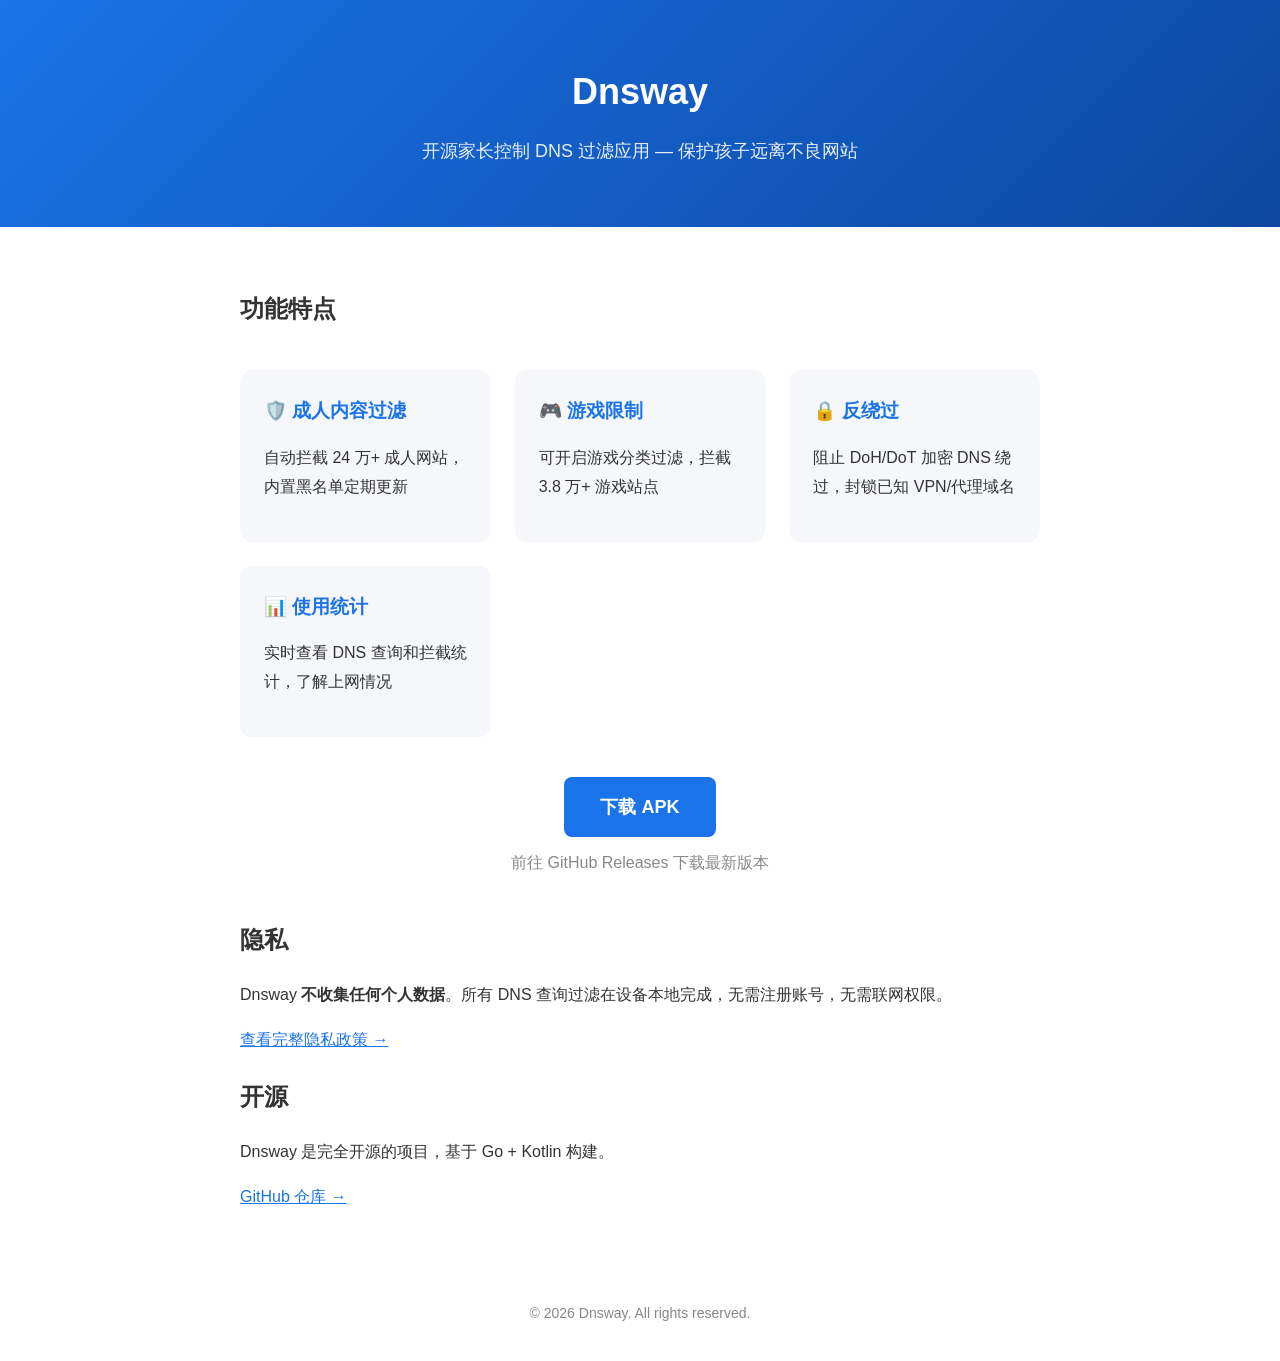
==== docs/index.html @ d64ac628 "Initial commit: Dnsway parental control DNS filter Android app with full-tunnel VPN, DoH/DoT blockin" ====
<!DOCTYPE html>
<html lang="zh-CN">
<head>
<meta charset="UTF-8">
<meta name="viewport" content="width=device-width,initial-scale=1.0">
<title>Dnsway — 家长控制 DNS 过滤</title>
<style>
body{font-family:-apple-system,Helvetica,Arial,sans-serif;margin:0;padding:0;color:#333;line-height:1.8}
.hero{background:linear-gradient(135deg,#1a73e8,#0d47a1);color:#fff;padding:60px 20px;text-align:center}
.hero h1{font-size:36px;margin:0 0 10px}
.hero p{font-size:18px;opacity:.9;max-width:600px;margin:0 auto}
.container{max-width:800px;margin:0 auto;padding:40px 20px}
.features{display:grid;grid-template-columns:repeat(auto-fit,minmax(240px,1fr));gap:24px;margin:40px 0}
.feature{background:#f5f7fa;border-radius:12px;padding:24px}
.feature h3{margin:0 0 8px;color:#1a73e8}
.download{text-align:center;margin:40px 0}
.btn{display:inline-block;background:#1a73e8;color:#fff;padding:14px 36px;border-radius:8px;text-decoration:none;font-size:18px;font-weight:600}
.btn:hover{background:#1557b0}
.footer{text-align:center;padding:20px;color:#888;font-size:14px}
a{color:#1a73e8}
</style>
</head>
<body>
<div class="hero">
  <h1>Dnsway</h1>
  <p>开源家长控制 DNS 过滤应用 — 保护孩子远离不良网站</p>
</div>
<div class="container">
  <h2>功能特点</h2>
  <div class="features">
    <div class="feature">
      <h3>🛡️ 成人内容过滤</h3>
      <p>自动拦截 24 万+ 成人网站，内置黑名单定期更新</p>
    </div>
    <div class="feature">
      <h3>🎮 游戏限制</h3>
      <p>可开启游戏分类过滤，拦截 3.8 万+ 游戏站点</p>
    </div>
    <div class="feature">
      <h3>🔒 反绕过</h3>
      <p>阻止 DoH/DoT 加密 DNS 绕过，封锁已知 VPN/代理域名</p>
    </div>
    <div class="feature">
      <h3>📊 使用统计</h3>
      <p>实时查看 DNS 查询和拦截统计，了解上网情况</p>
    </div>
  </div>

  <div class="download">
    <a class="btn" href="https://github.com/yoshinaga211/dnsway/releases">下载 APK</a>
    <p style="margin-top:12px;color:#888">前往 GitHub Releases 下载最新版本</p>
  </div>

  <h2>隐私</h2>
  <p>Dnsway <strong>不收集任何个人数据</strong>。所有 DNS 查询过滤在设备本地完成，无需注册账号，无需联网权限。</p>
  <p><a href="privacy_policy.html">查看完整隐私政策 →</a></p>

  <h2>开源</h2>
  <p>Dnsway 是完全开源的项目，基于 Go + Kotlin 构建。</p>
  <p><a href="https://github.com/yoshinaga211/dnsway">GitHub 仓库 →</a></p>
</div>
<div class="footer">
  <p>&copy; 2026 Dnsway. All rights reserved.</p>
</div>
</body>
</html>
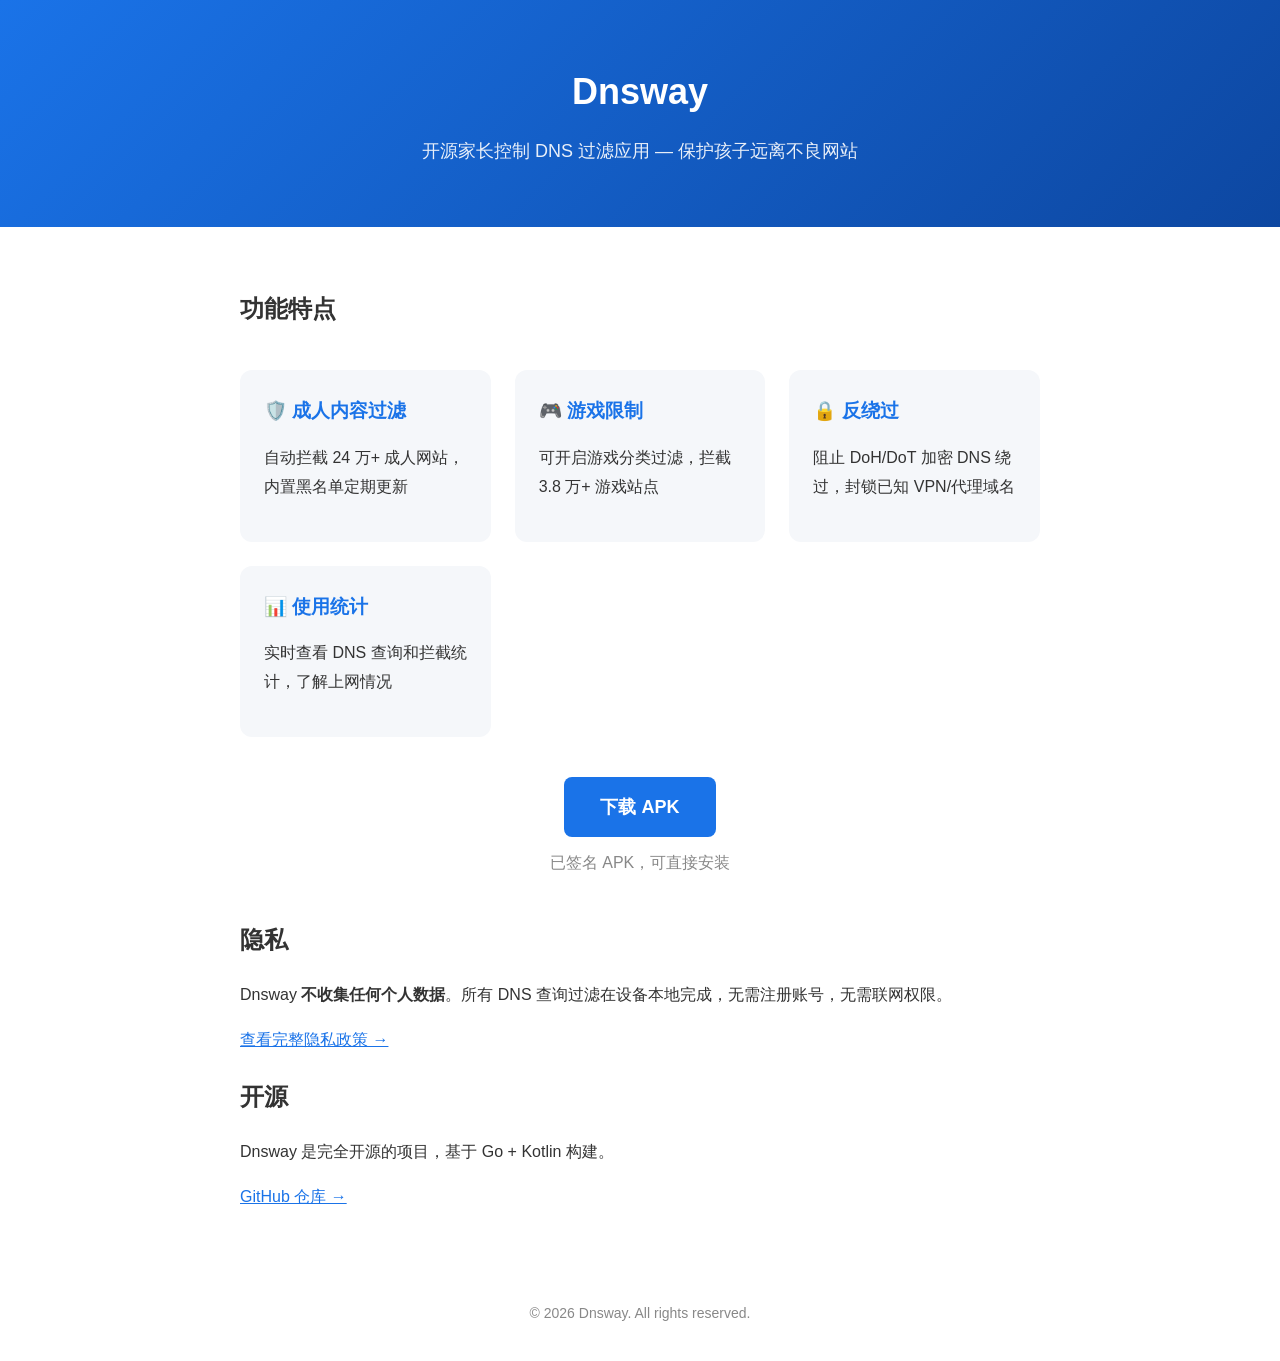
==== commit 09d30a63: "Update website download link to v1.0.0 APK Co-Authored-By: Claude Opus 4.7 <noreply@anthropic.com>" ====
--- a/docs/index.html
+++ b/docs/index.html
@@ -47,8 +47,8 @@
   </div>
 
   <div class="download">
-    <a class="btn" href="https://github.com/yoshinaga211/dnsway/releases">下载 APK</a>
-    <p style="margin-top:12px;color:#888">前往 GitHub Releases 下载最新版本</p>
+    <a class="btn" href="https://github.com/yoshinaga211/dnsway/releases/download/v1.0.0/Dnsway-v1.0.0.apk">下载 APK</a>
+    <p style="margin-top:12px;color:#888">已签名 APK，可直接安装</p>
   </div>
 
   <h2>隐私</h2>
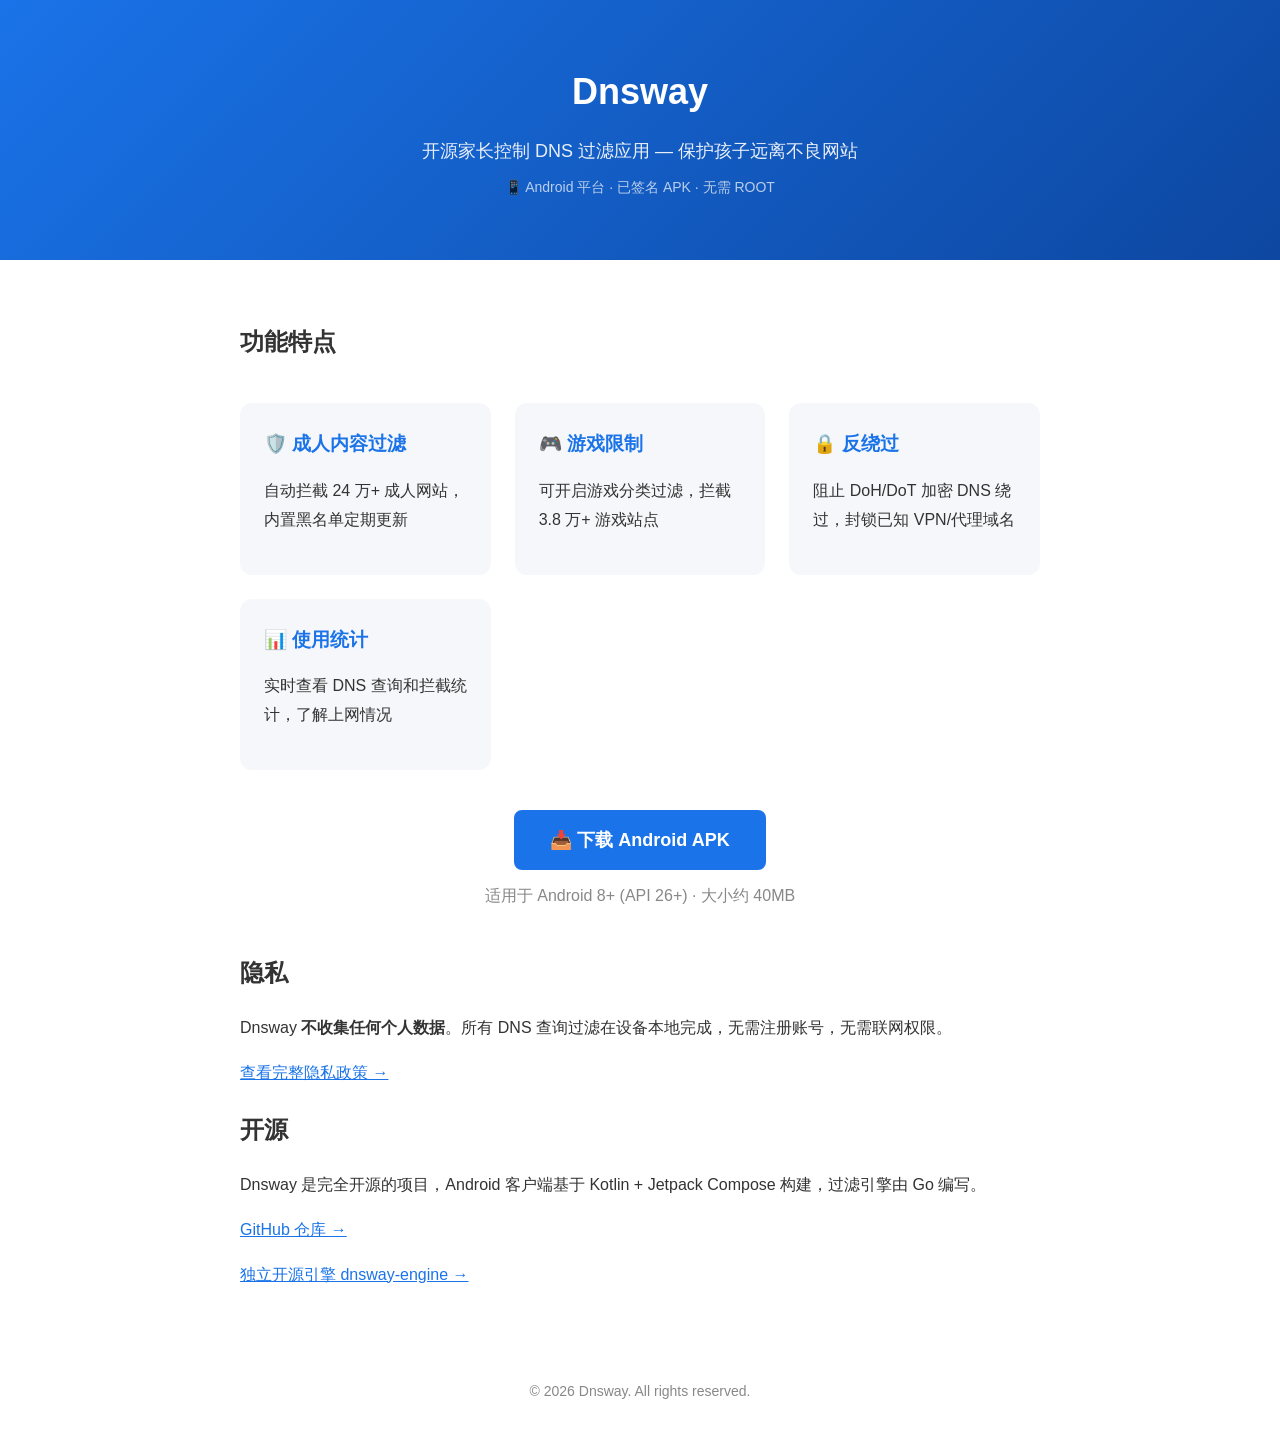
==== commit 2982b03f: "Clarify website: Android-only, add platform badge and engine link Co-Authored-By: Claude Opus 4.7 <n" ====
--- a/docs/index.html
+++ b/docs/index.html
@@ -4,6 +4,14 @@
 <meta charset="UTF-8">
 <meta name="viewport" content="width=device-width,initial-scale=1.0">
 <title>Dnsway — 家长控制 DNS 过滤</title>
+<!-- Google tag (gtag.js) -->
+<script async src="https://www.googletagmanager.com/gtag/js?id=G-X6JP49P6MJ"></script>
+<script>
+  window.dataLayer = window.dataLayer || [];
+  function gtag(){dataLayer.push(arguments);}
+  gtag('js', new Date());
+  gtag('config', 'G-X6JP49P6MJ');
+</script>
 <style>
 body{font-family:-apple-system,Helvetica,Arial,sans-serif;margin:0;padding:0;color:#333;line-height:1.8}
 .hero{background:linear-gradient(135deg,#1a73e8,#0d47a1);color:#fff;padding:60px 20px;text-align:center}
@@ -24,6 +32,7 @@
 <div class="hero">
   <h1>Dnsway</h1>
   <p>开源家长控制 DNS 过滤应用 — 保护孩子远离不良网站</p>
+  <p style="margin-top:8px;font-size:14px;opacity:.7">📱 Android 平台 · 已签名 APK · 无需 ROOT</p>
 </div>
 <div class="container">
   <h2>功能特点</h2>
@@ -47,8 +56,8 @@
   </div>
 
   <div class="download">
-    <a class="btn" href="https://github.com/yoshinaga211/dnsway/releases/download/v1.0.0/Dnsway-v1.0.0.apk">下载 APK</a>
-    <p style="margin-top:12px;color:#888">已签名 APK，可直接安装</p>
+    <a class="btn" href="https://github.com/yoshinaga211/dnsway/releases/download/v1.0.0/Dnsway-v1.0.0.apk">📥 下载 Android APK</a>
+    <p style="margin-top:12px;color:#888">适用于 Android 8+ (API 26+) · 大小约 40MB</p>
   </div>
 
   <h2>隐私</h2>
@@ -56,8 +65,9 @@
   <p><a href="privacy_policy.html">查看完整隐私政策 →</a></p>
 
   <h2>开源</h2>
-  <p>Dnsway 是完全开源的项目，基于 Go + Kotlin 构建。</p>
+  <p>Dnsway 是完全开源的项目，Android 客户端基于 Kotlin + Jetpack Compose 构建，过滤引擎由 Go 编写。</p>
   <p><a href="https://github.com/yoshinaga211/dnsway">GitHub 仓库 →</a></p>
+  <p><a href="https://github.com/yoshinaga211/dnsway-engine">独立开源引擎 dnsway-engine →</a></p>
 </div>
 <div class="footer">
   <p>&copy; 2026 Dnsway. All rights reserved.</p>
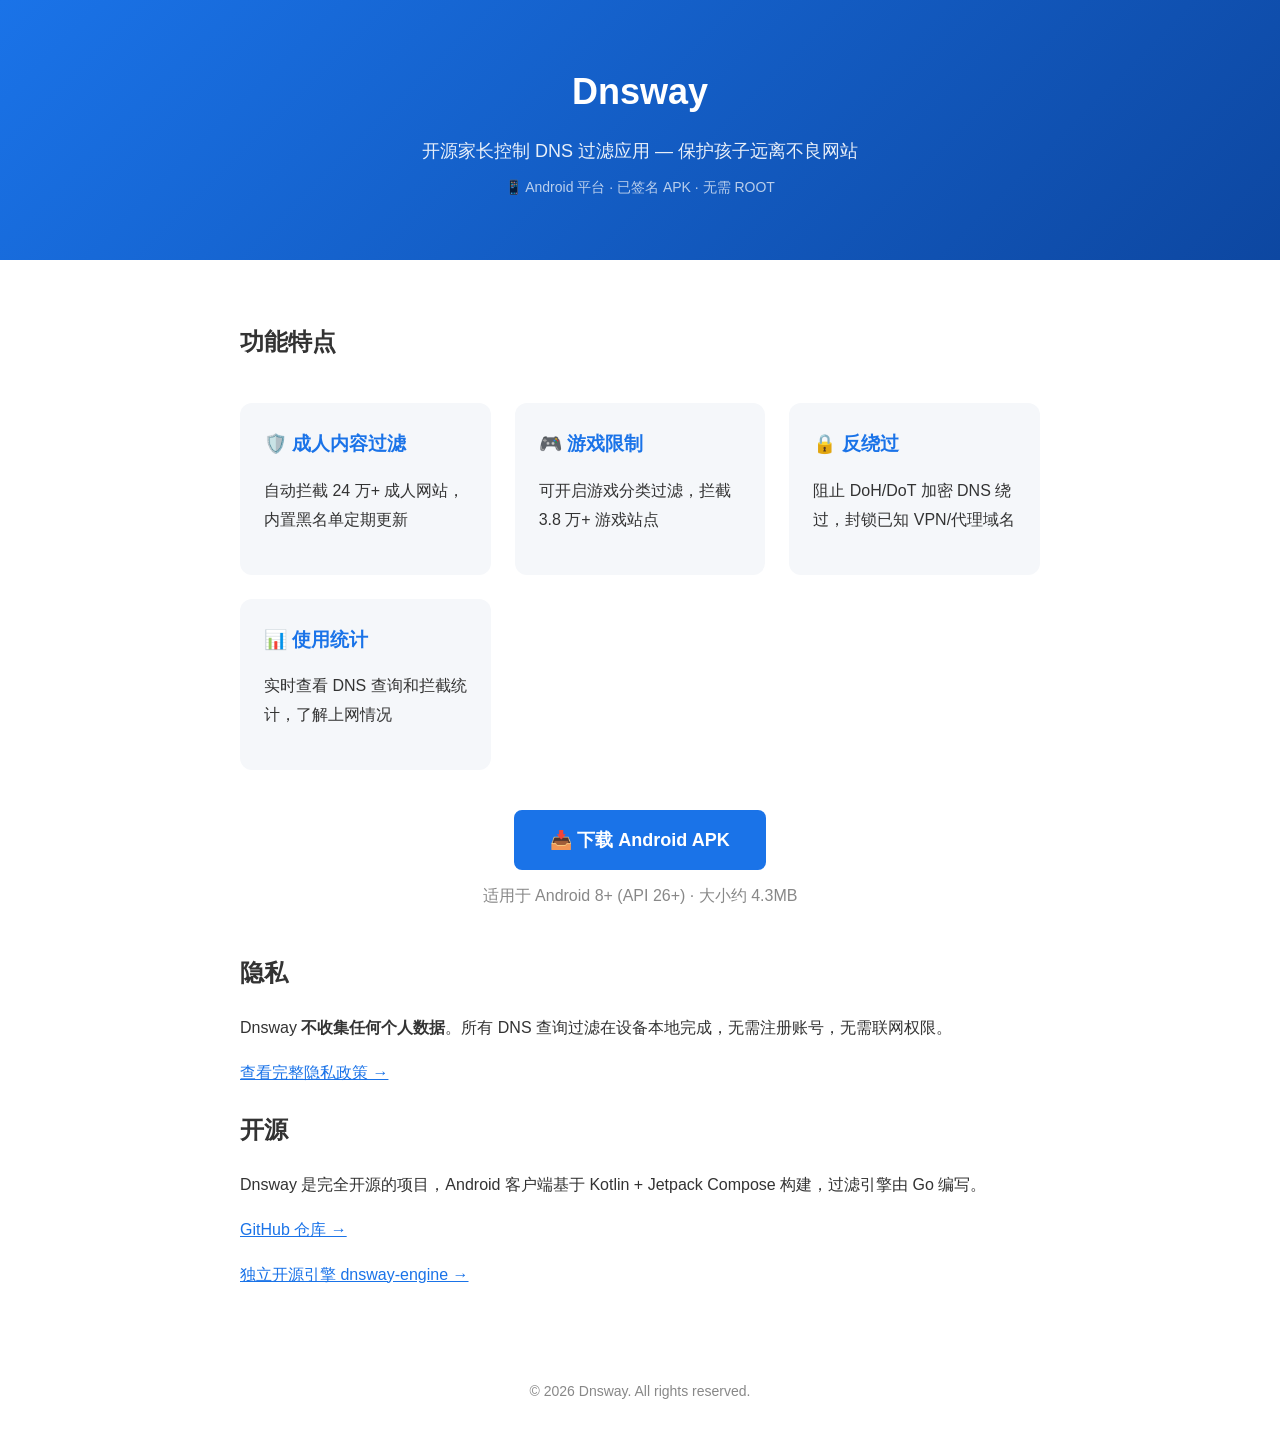
==== commit d59655b9: "Fix APK size on website: 4.3MB (release build) Co-Authored-By: Claude Opus 4.7 <noreply@anthropic.co" ====
--- a/docs/index.html
+++ b/docs/index.html
@@ -57,7 +57,7 @@
 
   <div class="download">
     <a class="btn" href="https://github.com/yoshinaga211/dnsway/releases/download/v1.0.0/Dnsway-v1.0.0.apk">📥 下载 Android APK</a>
-    <p style="margin-top:12px;color:#888">适用于 Android 8+ (API 26+) · 大小约 40MB</p>
+    <p style="margin-top:12px;color:#888">适用于 Android 8+ (API 26+) · 大小约 4.3MB</p>
   </div>
 
   <h2>隐私</h2>
